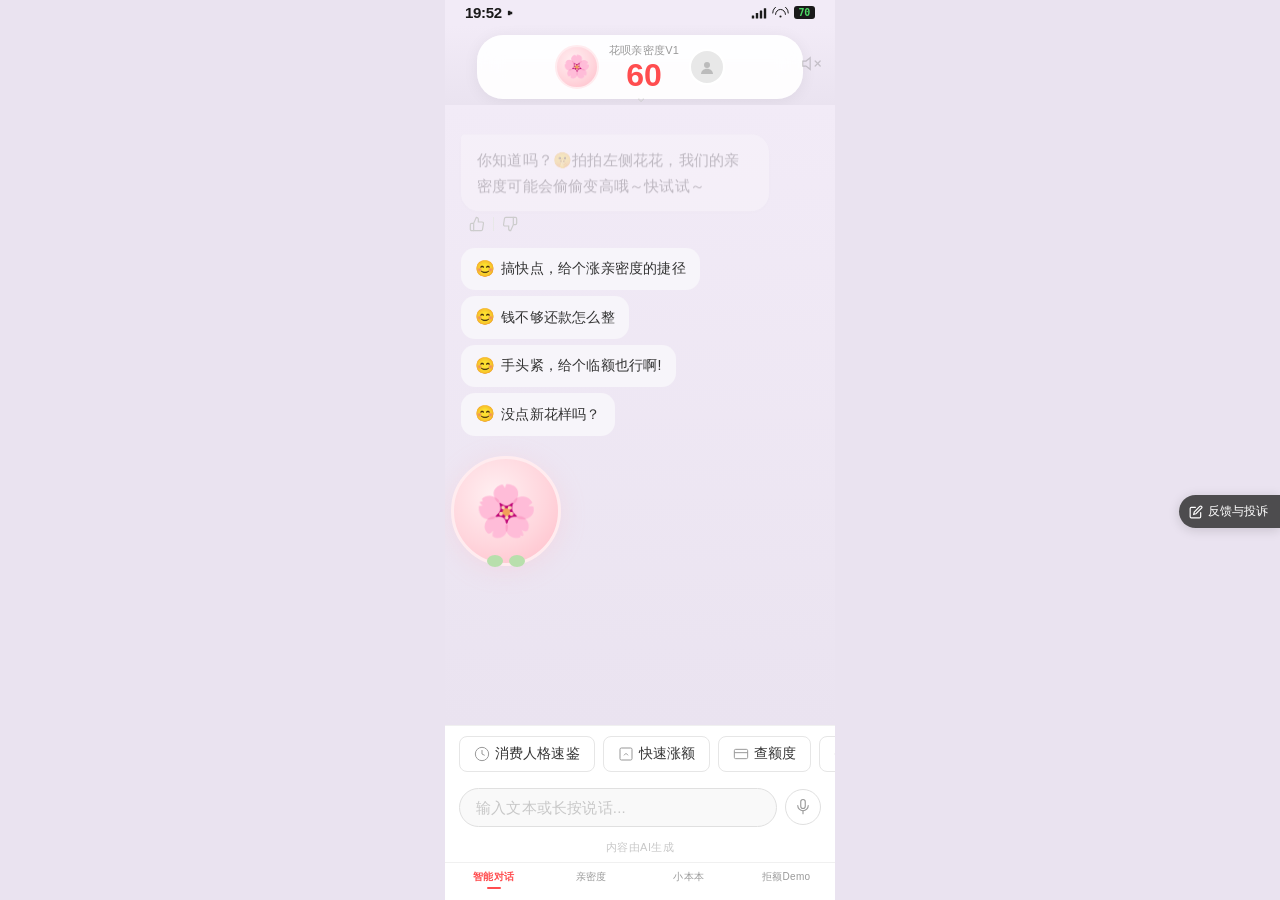
==== index.html @ f726e027 "refactor: restructure repo for generalization Rename repo to Emotional-Companion-Agent. Move Demo HT" ====
<!DOCTYPE html>
<html lang="zh-CN">
<head>
<meta charset="UTF-8">
<meta http-equiv="refresh" content="0; url=cases/huaxiaobei/index.html">
<title>Emotional Companion Agent</title>
</head>
<body>
<p>Redirecting to <a href="cases/huaxiaobei/index.html">Demo</a>...</p>
</body>
</html>
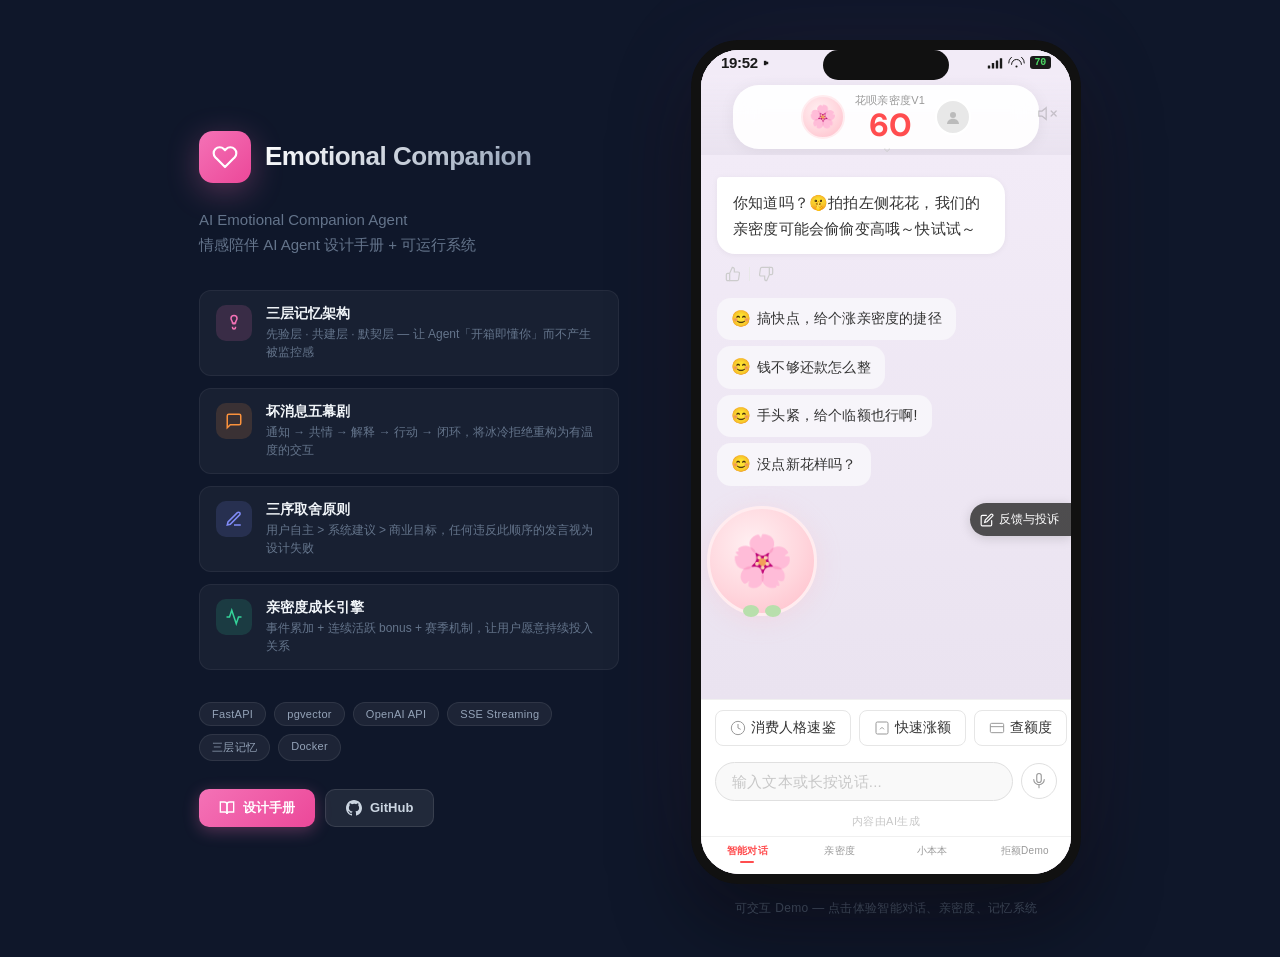
==== commit 1ebcd711: "feat: product showcase landing page + polished Chinese README - Landing page with dark theme, featur" ====
--- a/index.html
+++ b/index.html
@@ -2,10 +2,102 @@
 <html lang="zh-CN">
 <head>
 <meta charset="UTF-8">
-<meta http-equiv="refresh" content="0; url=cases/huaxiaobei/index.html">
-<title>Emotional Companion Agent</title>
+<meta name="viewport" content="width=device-width, initial-scale=1.0">
+<title>Emotional Companion Agent — 情感陪伴 AI Agent 设计手册</title>
+<meta name="description" content="情感陪伴型 AI Agent 设计手册与可运行系统。三层记忆、坏消息五幕剧、三序取舍原则。FastAPI + pgvector + OpenAI 流式对话。">
+<link rel="icon" href="data:image/svg+xml,<svg xmlns='http://www.w3.org/2000/svg' viewBox='0 0 100 100'><text y='.9em' font-size='90'>💗</text></svg>">
+<link rel="stylesheet" href="landing.css">
 </head>
 <body>
-<p>Redirecting to <a href="cases/huaxiaobei/index.html">Demo</a>...</p>
+
+<div class="landing-layout">
+  <!-- Left: Product Info -->
+  <div class="landing-info">
+    <div class="landing-logo">
+      <div class="landing-logo-icon">
+        <svg width="26" height="26" viewBox="0 0 24 24" fill="none" stroke="#fff" stroke-width="2" stroke-linecap="round" stroke-linejoin="round">
+          <path d="M20.84 4.61a5.5 5.5 0 0 0-7.78 0L12 5.67l-1.06-1.06a5.5 5.5 0 0 0-7.78 7.78l1.06 1.06L12 21.23l7.78-7.78 1.06-1.06a5.5 5.5 0 0 0 0-7.78z"/>
+        </svg>
+      </div>
+      <span class="landing-logo-text">Emotional Companion</span>
+    </div>
+
+    <div class="landing-tagline">
+      AI Emotional Companion Agent<br/>
+      情感陪伴 AI Agent 设计手册 + 可运行系统
+    </div>
+
+    <div class="landing-features">
+      <div class="landing-feature">
+        <div class="landing-feature-icon" style="background:rgba(244,114,182,0.15)">
+          <svg width="18" height="18" viewBox="0 0 24 24" fill="none" stroke="#F472B6" stroke-width="2"><path d="M12 2a4 4 0 0 0-4 4c0 2 2 3 2 6H14c0-3 2-4 2-6a4 4 0 0 0-4-4z"/><path d="M10 17v1a2 2 0 1 0 4 0v-1"/><line x1="10" y1="13" x2="14" y2="13"/></svg>
+        </div>
+        <div>
+          <div class="landing-feature-title">三层记忆架构</div>
+          <div class="landing-feature-desc">先验层 · 共建层 · 默契层 — 让 Agent「开箱即懂你」而不产生被监控感</div>
+        </div>
+      </div>
+      <div class="landing-feature">
+        <div class="landing-feature-icon" style="background:rgba(251,146,60,0.15)">
+          <svg width="18" height="18" viewBox="0 0 24 24" fill="none" stroke="#FB923C" stroke-width="2"><path d="M21 15a2 2 0 0 1-2 2H7l-4 4V5a2 2 0 0 1 2-2h14a2 2 0 0 1 2 2z"/></svg>
+        </div>
+        <div>
+          <div class="landing-feature-title">坏消息五幕剧</div>
+          <div class="landing-feature-desc">通知 → 共情 → 解释 → 行动 → 闭环，将冰冷拒绝重构为有温度的交互</div>
+        </div>
+      </div>
+      <div class="landing-feature">
+        <div class="landing-feature-icon" style="background:rgba(129,140,248,0.15)">
+          <svg width="18" height="18" viewBox="0 0 24 24" fill="none" stroke="#818CF8" stroke-width="2"><path d="M12 20h9"/><path d="M16.5 3.5a2.121 2.121 0 0 1 3 3L7 19l-4 1 1-4L16.5 3.5z"/></svg>
+        </div>
+        <div>
+          <div class="landing-feature-title">三序取舍原则</div>
+          <div class="landing-feature-desc">用户自主 > 系统建议 > 商业目标，任何违反此顺序的发言视为设计失败</div>
+        </div>
+      </div>
+      <div class="landing-feature">
+        <div class="landing-feature-icon" style="background:rgba(52,211,153,0.15)">
+          <svg width="18" height="18" viewBox="0 0 24 24" fill="none" stroke="#34D399" stroke-width="2"><polyline points="22 12 18 12 15 21 9 3 6 12 2 12"/></svg>
+        </div>
+        <div>
+          <div class="landing-feature-title">亲密度成长引擎</div>
+          <div class="landing-feature-desc">事件累加 + 连续活跃 bonus + 赛季机制，让用户愿意持续投入关系</div>
+        </div>
+      </div>
+    </div>
+
+    <div class="landing-badges">
+      <span class="landing-badge">FastAPI</span>
+      <span class="landing-badge">pgvector</span>
+      <span class="landing-badge">OpenAI API</span>
+      <span class="landing-badge">SSE Streaming</span>
+      <span class="landing-badge">三层记忆</span>
+      <span class="landing-badge">Docker</span>
+    </div>
+
+    <div class="landing-cta">
+      <a href="docs/" class="cta-btn">
+        <svg width="16" height="16" viewBox="0 0 24 24" fill="none" stroke="currentColor" stroke-width="2"><path d="M2 3h6a4 4 0 0 1 4 4v14a3 3 0 0 0-3-3H2z"/><path d="M22 3h-6a4 4 0 0 0-4 4v14a3 3 0 0 1 3-3h7z"/></svg>
+        设计手册
+      </a>
+      <a href="https://github.com/keyuchen-del/Emotional-Companion-Agent" class="cta-btn cta-secondary">
+        <svg width="16" height="16" viewBox="0 0 24 24" fill="currentColor"><path d="M12 0c-6.626 0-12 5.373-12 12 0 5.302 3.438 9.8 8.207 11.387.599.111.793-.261.793-.577v-2.234c-3.338.726-4.033-1.416-4.033-1.416-.546-1.387-1.333-1.756-1.333-1.756-1.089-.745.083-.729.083-.729 1.205.084 1.839 1.237 1.839 1.237 1.07 1.834 2.807 1.304 3.492.997.107-.775.418-1.305.762-1.604-2.665-.305-5.467-1.334-5.467-5.931 0-1.311.469-2.381 1.236-3.221-.124-.303-.535-1.524.117-3.176 0 0 1.008-.322 3.301 1.23A11.509 11.509 0 0112 5.803c1.02.005 2.047.138 3.006.404 2.291-1.552 3.297-1.23 3.297-1.23.653 1.653.242 2.874.118 3.176.77.84 1.235 1.911 1.235 3.221 0 4.609-2.807 5.624-5.479 5.921.43.372.823 1.102.823 2.222v3.293c0 .319.192.694.801.576C20.566 21.797 24 17.3 24 12c0-6.627-5.373-12-12-12z"/></svg>
+        GitHub
+      </a>
+    </div>
+  </div>
+
+  <!-- Right: Phone Frame with Demo -->
+  <div class="phone-wrapper">
+    <div class="phone">
+      <div class="phone-notch">
+        <div class="notch-pill"></div>
+      </div>
+      <iframe src="cases/huaxiaobei/index.html" class="phone-screen" title="Demo"></iframe>
+    </div>
+    <div class="phone-label">可交互 Demo — 点击体验智能对话、亲密度、记忆系统</div>
+  </div>
+</div>
+
 </body>
 </html>
--- a/landing.css
+++ b/landing.css
@@ -0,0 +1,300 @@
+* {
+  margin: 0;
+  padding: 0;
+  box-sizing: border-box;
+  -webkit-tap-highlight-color: transparent;
+}
+
+body {
+  background: #0F172A;
+  font-family: -apple-system, BlinkMacSystemFont, "PingFang SC", "Microsoft YaHei", "Helvetica Neue", sans-serif;
+  min-height: 100vh;
+  overflow-x: hidden;
+  color: #E2E8F0;
+}
+
+/* ─── Landing Layout ─── */
+
+.landing-layout {
+  display: flex;
+  align-items: center;
+  justify-content: center;
+  gap: 72px;
+  min-height: 100vh;
+  padding: 40px;
+}
+
+/* ─── Landing Info (Left) ─── */
+
+.landing-info {
+  max-width: 420px;
+  flex-shrink: 0;
+  animation: fadeInUp 0.6s ease-out both;
+}
+
+.landing-logo {
+  display: flex;
+  align-items: center;
+  gap: 14px;
+  margin-bottom: 24px;
+}
+
+.landing-logo-icon {
+  width: 52px;
+  height: 52px;
+  background: linear-gradient(135deg, #F472B6, #EC4899);
+  border-radius: 14px;
+  display: flex;
+  align-items: center;
+  justify-content: center;
+  box-shadow: 0 8px 32px rgba(244, 114, 182, 0.3);
+}
+
+.landing-logo-text {
+  font-size: 26px;
+  font-weight: 800;
+  background: linear-gradient(135deg, #fff, #94A3B8);
+  -webkit-background-clip: text;
+  -webkit-text-fill-color: transparent;
+  background-clip: text;
+  letter-spacing: -0.5px;
+}
+
+.landing-tagline {
+  font-size: 15px;
+  color: #64748B;
+  margin-bottom: 32px;
+  line-height: 1.7;
+}
+
+.landing-features {
+  display: flex;
+  flex-direction: column;
+  gap: 12px;
+  margin-bottom: 32px;
+}
+
+.landing-feature {
+  display: flex;
+  align-items: flex-start;
+  gap: 14px;
+  padding: 14px 16px;
+  background: rgba(255, 255, 255, 0.04);
+  border-radius: 12px;
+  border: 1px solid rgba(255, 255, 255, 0.06);
+  transition: background 0.2s;
+}
+
+.landing-feature:hover {
+  background: rgba(255, 255, 255, 0.07);
+}
+
+.landing-feature-icon {
+  width: 36px;
+  height: 36px;
+  border-radius: 10px;
+  display: flex;
+  align-items: center;
+  justify-content: center;
+  flex-shrink: 0;
+}
+
+.landing-feature-title {
+  font-size: 14px;
+  font-weight: 600;
+  color: #F1F5F9;
+  margin-bottom: 2px;
+}
+
+.landing-feature-desc {
+  font-size: 12px;
+  color: #64748B;
+  line-height: 1.5;
+}
+
+.landing-badges {
+  display: flex;
+  flex-wrap: wrap;
+  gap: 8px;
+  margin-bottom: 28px;
+}
+
+.landing-badge {
+  font-size: 11px;
+  padding: 5px 12px;
+  border-radius: 20px;
+  background: rgba(255, 255, 255, 0.06);
+  color: #94A3B8;
+  border: 1px solid rgba(255, 255, 255, 0.08);
+  font-weight: 500;
+  letter-spacing: 0.3px;
+}
+
+/* ─── CTA Buttons ─── */
+
+.landing-cta {
+  display: flex;
+  gap: 10px;
+}
+
+.cta-btn {
+  display: inline-flex;
+  align-items: center;
+  gap: 8px;
+  padding: 10px 20px;
+  border-radius: 10px;
+  font-size: 13px;
+  font-weight: 600;
+  text-decoration: none;
+  transition: all 0.2s;
+  background: linear-gradient(135deg, #F472B6, #EC4899);
+  color: #fff;
+  box-shadow: 0 4px 16px rgba(244, 114, 182, 0.3);
+}
+
+.cta-btn:hover {
+  transform: translateY(-1px);
+  box-shadow: 0 6px 24px rgba(244, 114, 182, 0.4);
+}
+
+.cta-secondary {
+  background: rgba(255, 255, 255, 0.08);
+  color: #CBD5E1;
+  box-shadow: none;
+  border: 1px solid rgba(255, 255, 255, 0.1);
+}
+
+.cta-secondary:hover {
+  background: rgba(255, 255, 255, 0.12);
+  box-shadow: none;
+}
+
+/* ─── Phone Frame (Right) ─── */
+
+.phone-wrapper {
+  flex-shrink: 0;
+  text-align: center;
+  animation: fadeInUp 0.6s 0.15s ease-out both;
+}
+
+.phone {
+  width: 390px;
+  height: 844px;
+  background: #EAE3F0;
+  border-radius: 48px;
+  border: 10px solid #111;
+  overflow: hidden;
+  position: relative;
+  box-shadow:
+    0 40px 80px rgba(0, 0, 0, 0.4),
+    0 0 0 1px rgba(255, 255, 255, 0.1) inset,
+    0 0 120px rgba(244, 114, 182, 0.06);
+}
+
+.phone-notch {
+  position: absolute;
+  top: 0;
+  left: 0;
+  right: 0;
+  height: 34px;
+  display: flex;
+  align-items: flex-end;
+  justify-content: center;
+  padding-bottom: 4px;
+  z-index: 10;
+  pointer-events: none;
+}
+
+.notch-pill {
+  width: 126px;
+  height: 30px;
+  background: #111;
+  border-radius: 20px;
+}
+
+.phone-screen {
+  width: 100%;
+  height: 100%;
+  border: none;
+  display: block;
+}
+
+.phone-label {
+  margin-top: 16px;
+  font-size: 12px;
+  color: #475569;
+  letter-spacing: 0.3px;
+}
+
+/* ─── Animations ─── */
+
+@keyframes fadeInUp {
+  from {
+    opacity: 0;
+    transform: translateY(16px);
+  }
+  to {
+    opacity: 1;
+    transform: translateY(0);
+  }
+}
+
+/* ─── Responsive ─── */
+
+@media (max-width: 960px) {
+  .landing-layout {
+    flex-direction: column;
+    gap: 40px;
+    padding: 40px 20px 60px;
+  }
+
+  .landing-info {
+    max-width: 100%;
+    text-align: center;
+  }
+
+  .landing-features {
+    text-align: left;
+  }
+
+  .landing-badges,
+  .landing-cta {
+    justify-content: center;
+  }
+
+  .phone {
+    width: 340px;
+    height: 736px;
+  }
+}
+
+@media (max-width: 420px) {
+  body {
+    background: #EAE3F0;
+  }
+
+  .landing-layout {
+    padding: 0;
+    gap: 0;
+  }
+
+  .landing-info {
+    display: none;
+  }
+
+  .phone-wrapper {
+    width: 100%;
+  }
+
+  .phone {
+    width: 100%;
+    height: 100vh;
+    border-radius: 0;
+    border: none;
+    box-shadow: none;
+  }
+
+  .phone-label {
+    display: none;
+  }
+}
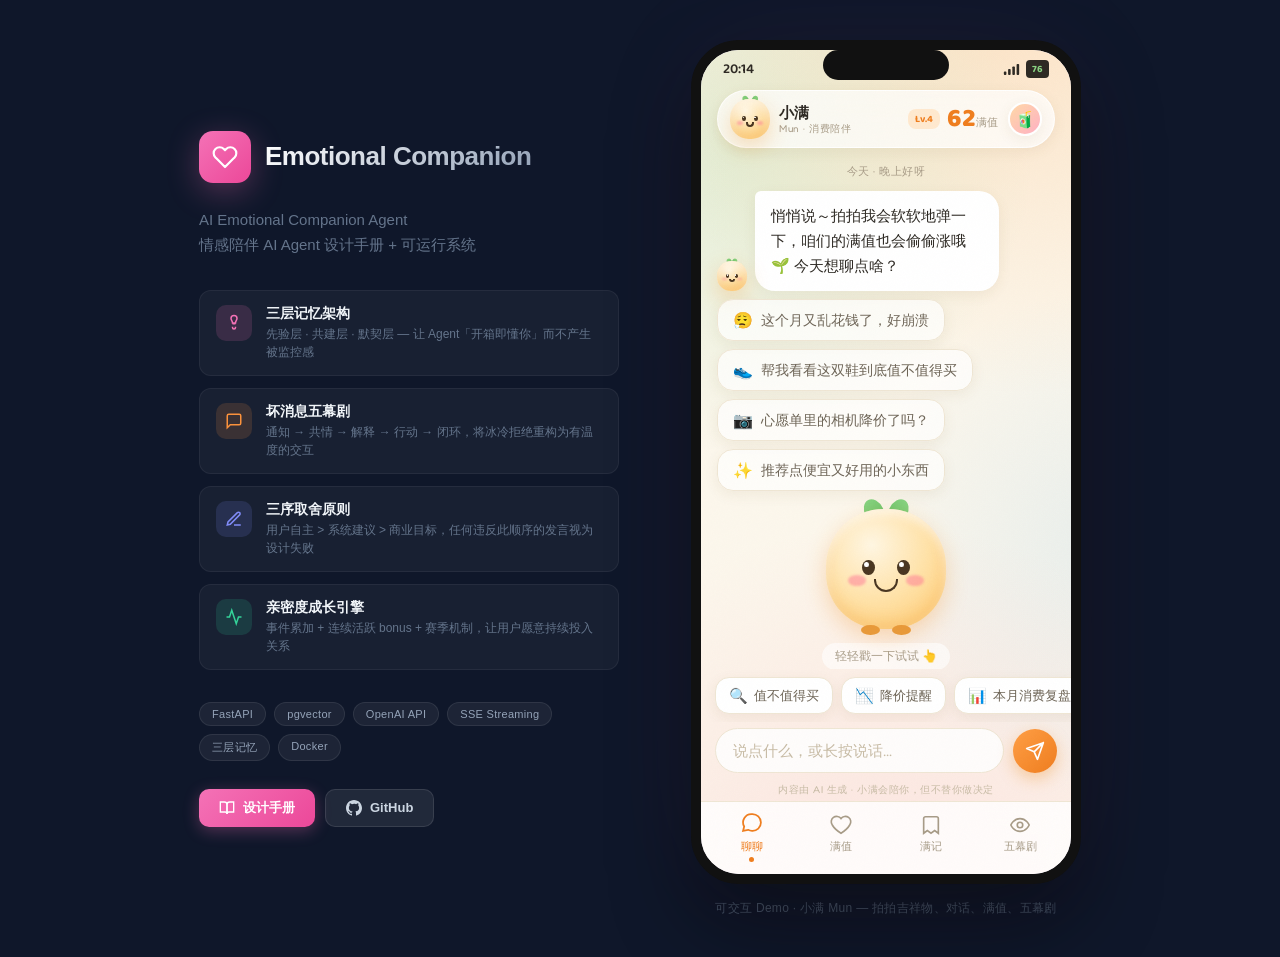
==== commit c76e74e3: "feat: add 小满 Mun consumption-companion case + feature it on landing 第二个案例「小满 Mun」——面向年轻人的消费陪伴 Agent，" ====
--- a/index.html
+++ b/index.html
@@ -93,9 +93,9 @@
       <div class="phone-notch">
         <div class="notch-pill"></div>
       </div>
-      <iframe src="cases/huaxiaobei/index.html" class="phone-screen" title="Demo"></iframe>
+      <iframe src="cases/xiaoman/index.html" class="phone-screen" title="Demo"></iframe>
     </div>
-    <div class="phone-label">可交互 Demo — 点击体验智能对话、亲密度、记忆系统</div>
+    <div class="phone-label">可交互 Demo · 小满 Mun — 拍拍吉祥物、对话、满值、五幕剧</div>
   </div>
 </div>
 
